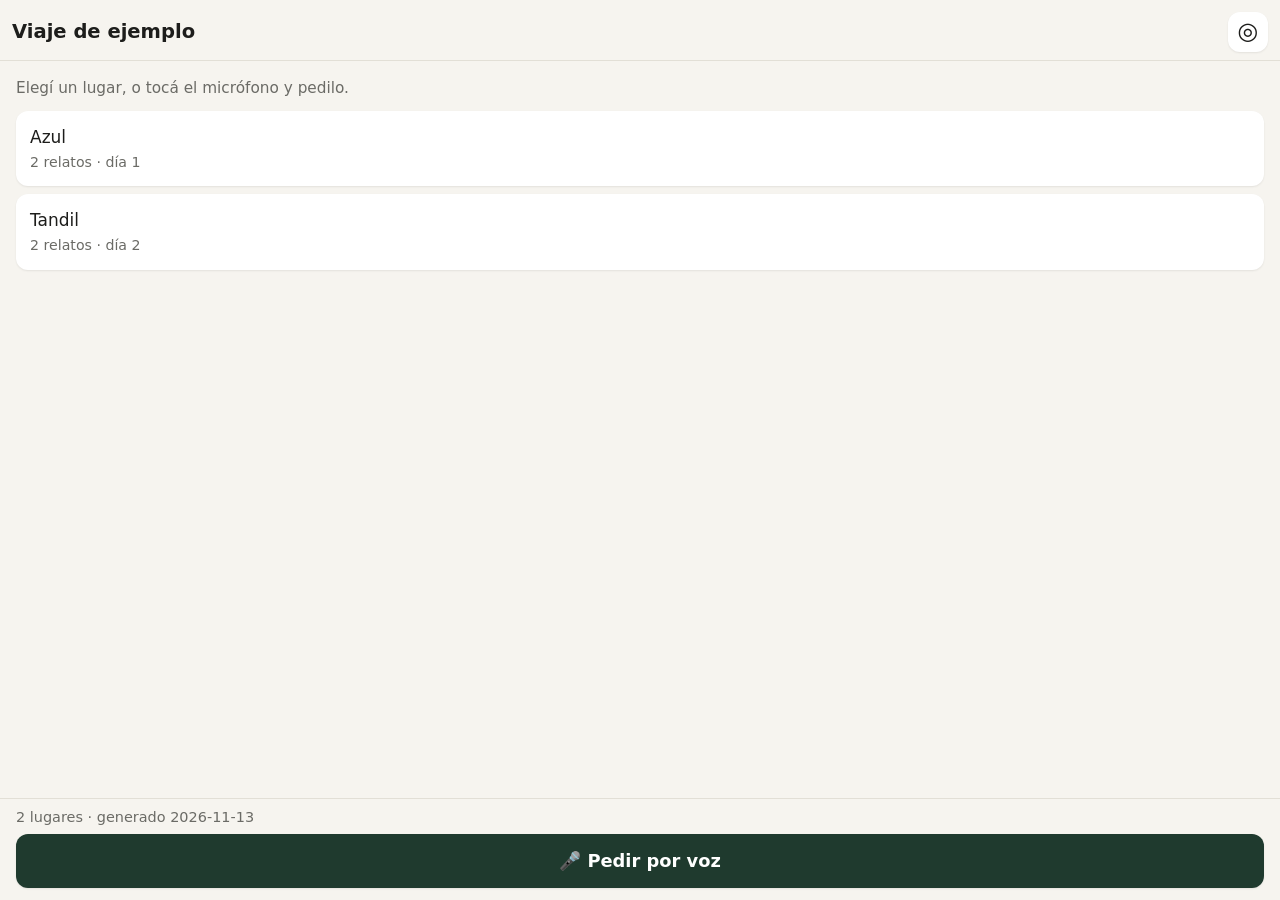
==== app/index.html @ b436cf02 "feat: PWA app with menu, sentence-chunked TTS, geolocation and voice search Co-Authored-By: Claude F" ====
<!doctype html>
<html lang="es-AR">
<head>
<meta charset="utf-8">
<meta name="viewport" content="width=device-width, initial-scale=1, viewport-fit=cover">
<meta name="theme-color" content="#1f3a2e">
<title>Guía de viaje</title>
<link rel="manifest" href="manifest.json">
<link rel="apple-touch-icon" href="icon.svg">
<link rel="stylesheet" href="style.css">
</head>
<body>
<header>
  <button id="back" class="icon" aria-label="Volver" hidden>‹</button>
  <h1 id="title">Guía de viaje</h1>
  <button id="locate" class="icon" aria-label="Ubicarme">◎</button>
</header>

<main id="screen"></main>

<section id="player" hidden>
  <div id="player-title"></div>
  <div id="player-meta"></div>
  <div class="controls">
    <button id="p-restart" aria-label="Desde el principio">⟲</button>
    <button id="p-toggle" aria-label="Pausar o continuar">❚❚</button>
    <button id="p-stop" aria-label="Detener">■</button>
  </div>
  <progress id="p-progress" value="0" max="1"></progress>
</section>

<footer>
  <div id="status"></div>
  <button id="mic" aria-label="Pedir por voz">🎤 Pedir por voz</button>
</footer>

<script src="app.js"></script>
</body>
</html>
---- app/style.css ----
:root{--bg:#f6f4ef;--fg:#1d1d1b;--muted:#6b6b66;--card:#fff;--accent:#1f3a2e;--accent-fg:#fff;--line:#e2dfd6}
@media (prefers-color-scheme:dark){:root{--bg:#141614;--fg:#ecebe6;--muted:#9a9a93;--card:#1e221f;--accent:#8fc9a8;--accent-fg:#0f1a14;--line:#2b302c}}
*{box-sizing:border-box}
html,body{margin:0;height:100%;background:var(--bg);color:var(--fg);font:17px/1.45 system-ui,-apple-system,Segoe UI,Roboto,sans-serif}
body{display:flex;flex-direction:column;padding-bottom:env(safe-area-inset-bottom)}
header{display:flex;align-items:center;gap:8px;padding:12px 12px 8px;border-bottom:1px solid var(--line)}
header h1{flex:1;margin:0;font-size:1.15rem;font-weight:600;overflow:hidden;text-overflow:ellipsis;white-space:nowrap}
button{font:inherit;border:0;border-radius:12px;background:var(--card);color:var(--fg);padding:10px 14px;cursor:pointer;box-shadow:0 1px 2px rgba(0,0,0,.08)}
button.icon{width:40px;height:40px;padding:0;font-size:1.4rem;line-height:1}
main{flex:1;overflow:auto;padding:12px 16px}
.list{display:flex;flex-direction:column;gap:8px}
.item{display:block;width:100%;text-align:left;padding:14px}
.item small{display:block;color:var(--muted);margin-top:2px}
.item.near{outline:2px solid var(--accent)}
.hint{color:var(--muted);font-size:.9rem;margin:4px 0 12px}
#player{padding:12px 16px;border-top:1px solid var(--line);background:var(--card)}
#player-title{font-weight:600}
#player-meta{color:var(--muted);font-size:.85rem}
.controls{display:flex;gap:10px;margin:8px 0}
.controls button{flex:1;font-size:1.3rem;background:var(--bg)}
progress{width:100%;height:6px;accent-color:var(--accent)}
footer{padding:8px 16px 12px;border-top:1px solid var(--line)}
#status{color:var(--muted);font-size:.85rem;min-height:1.2em;margin-bottom:6px}
#mic{width:100%;padding:14px;background:var(--accent);color:var(--accent-fg);font-weight:600;font-size:1.05rem}
#mic.listening{animation:pulse 1s infinite}
@keyframes pulse{50%{opacity:.55}}
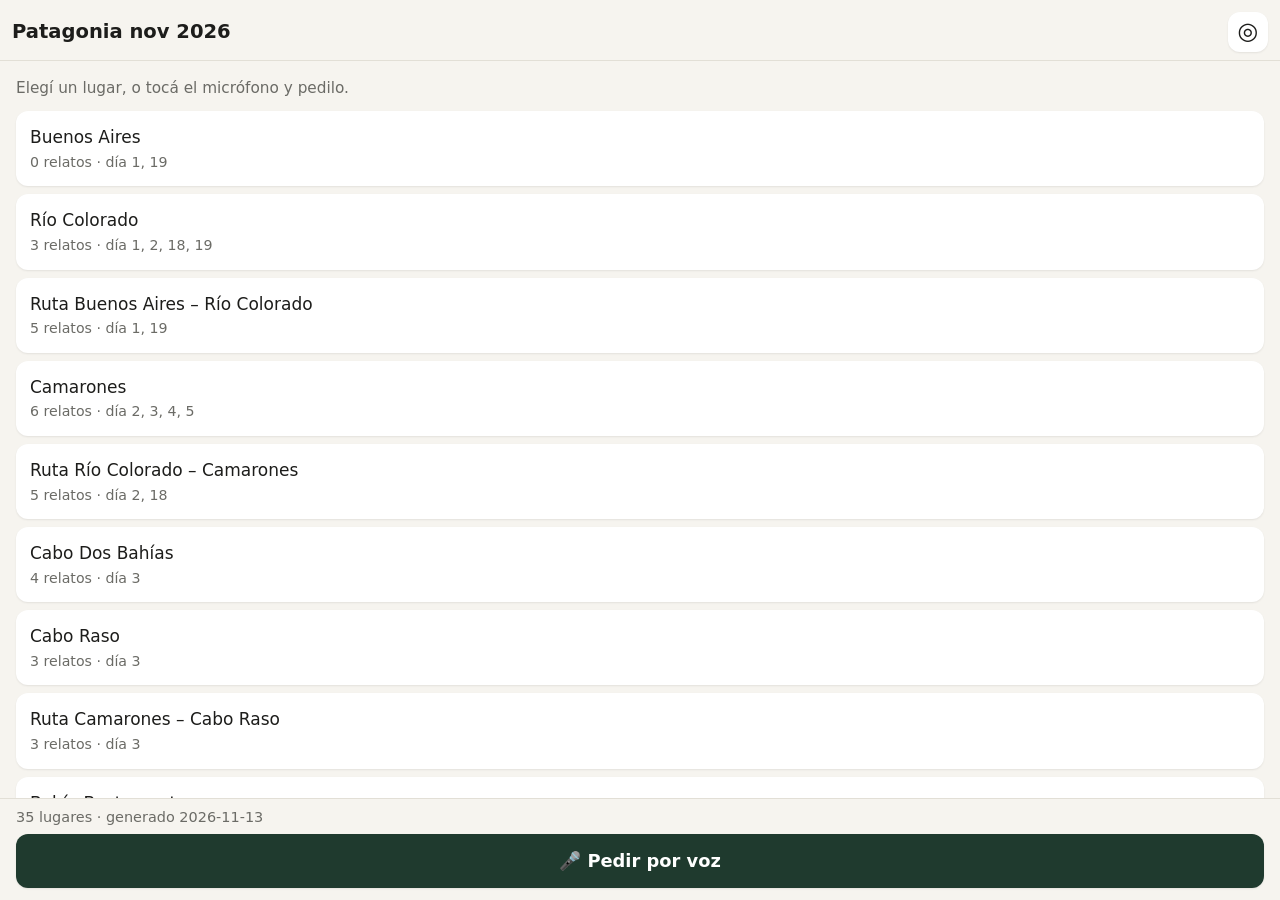
==== commit ff928269: "feat: continuous playback (play all in order, next button) Co-Authored-By: Claude Fable 5.1 <noreply" ====
--- a/app/index.html
+++ b/app/index.html
@@ -24,6 +24,7 @@
   <div class="controls">
     <button id="p-restart" aria-label="Desde el principio">⟲</button>
     <button id="p-toggle" aria-label="Pausar o continuar">❚❚</button>
+    <button id="p-next" aria-label="Siguiente relato">⏭</button>
     <button id="p-stop" aria-label="Detener">■</button>
   </div>
   <progress id="p-progress" value="0" max="1"></progress>
--- a/app/style.css
+++ b/app/style.css
@@ -12,6 +12,9 @@
 .item{display:block;width:100%;text-align:left;padding:14px}
 .item small{display:block;color:var(--muted);margin-top:2px}
 .item.near{outline:2px solid var(--accent)}
+.item.all{background:var(--accent);color:var(--accent-fg)}
+.item.all small{color:var(--accent-fg);opacity:.8}
+button:disabled{opacity:.4}
 .hint{color:var(--muted);font-size:.9rem;margin:4px 0 12px}
 #player{padding:12px 16px;border-top:1px solid var(--line);background:var(--card)}
 #player-title{font-weight:600}
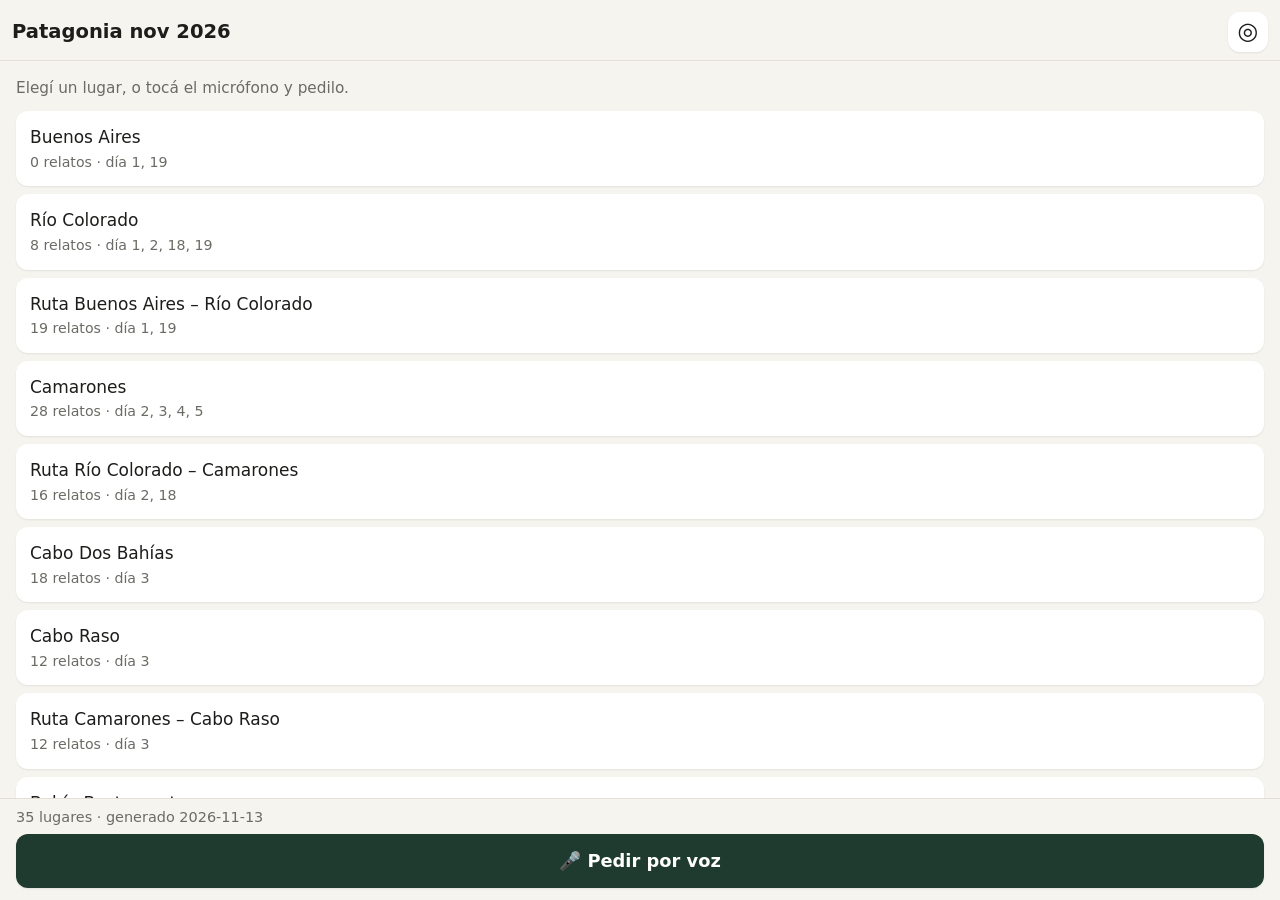
==== commit 8174cff8: "feat: audio playback with Media Session, per-place offline download, audio render pipeline Co-Author" ====
--- a/app/index.html
+++ b/app/index.html
@@ -18,11 +18,13 @@
 
 <main id="screen"></main>
 
+<audio id="audio" preload="auto"></audio>
 <section id="player" hidden>
   <div id="player-title"></div>
   <div id="player-meta"></div>
   <div class="controls">
     <button id="p-restart" aria-label="Desde el principio">⟲</button>
+    <button id="p-back" aria-label="Retroceder 15 segundos">↺15</button>
     <button id="p-toggle" aria-label="Pausar o continuar">❚❚</button>
     <button id="p-next" aria-label="Siguiente relato">⏭</button>
     <button id="p-stop" aria-label="Detener">■</button>
--- a/app/style.css
+++ b/app/style.css
@@ -20,7 +20,7 @@
 #player-title{font-weight:600}
 #player-meta{color:var(--muted);font-size:.85rem}
 .controls{display:flex;gap:10px;margin:8px 0}
-.controls button{flex:1;font-size:1.3rem;background:var(--bg)}
+.controls button{flex:1;font-size:1.2rem;background:var(--bg);padding:10px 4px}
 progress{width:100%;height:6px;accent-color:var(--accent)}
 footer{padding:8px 16px 12px;border-top:1px solid var(--line)}
 #status{color:var(--muted);font-size:.85rem;min-height:1.2em;margin-bottom:6px}
